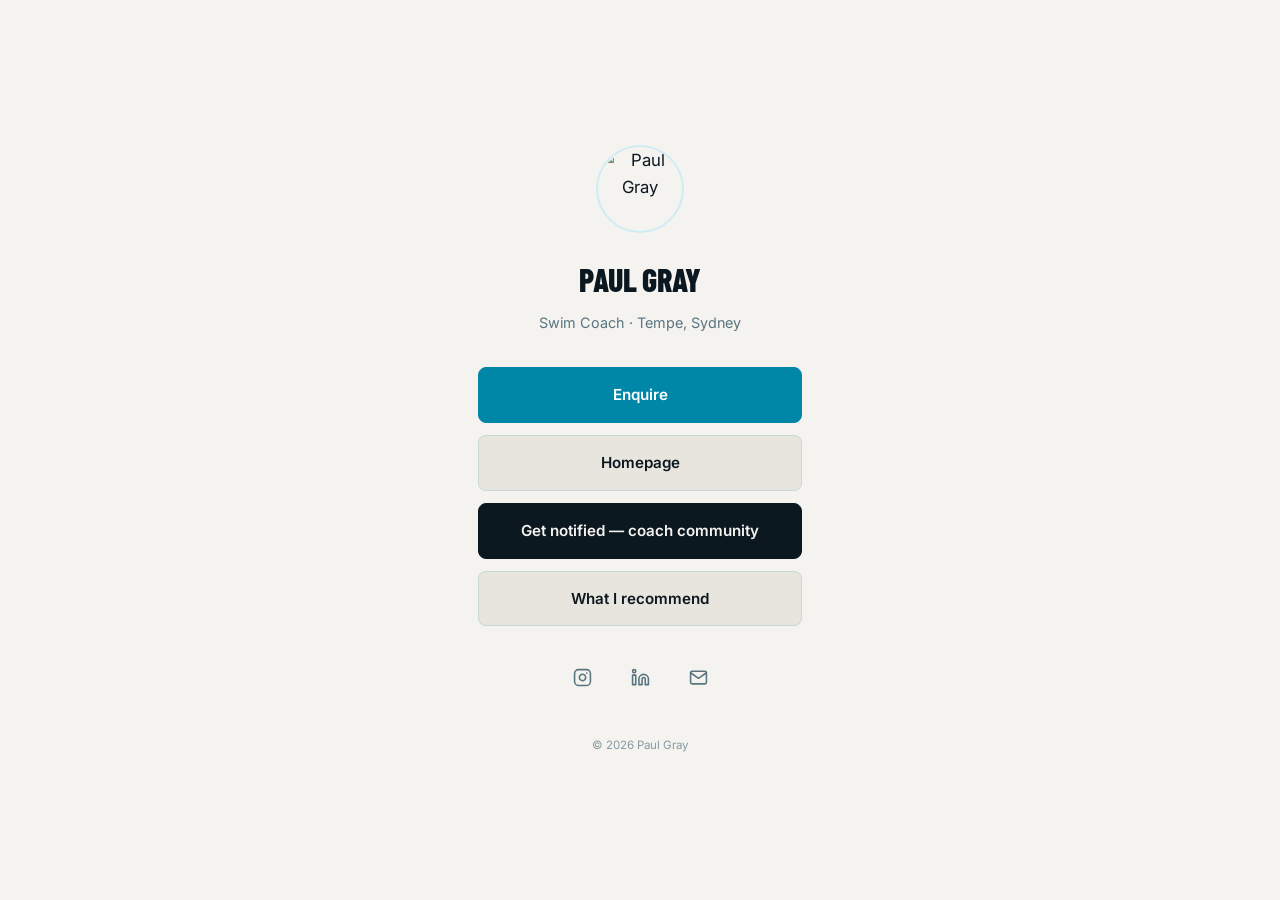
==== links.html @ 5a9e6b8a "Initial commit 🤖 Generated with [Claude Code](https://claude.com/claude-code)  Co-Authored-By: Claud" ====
<!DOCTYPE html>
<html lang="en">
<head>
  <meta charset="UTF-8">
  <meta name="viewport" content="width=device-width, initial-scale=1.0">
  <meta name="description" content="Paul Gray — swim coach, Tempe, Sydney. Contact, links and recommendations.">
  <meta name="theme-color" content="#F4F3EF" media="(prefers-color-scheme: light)">
  <meta name="theme-color" content="#0C1820" media="(prefers-color-scheme: dark)">
  <title>Paul Gray — Links</title>
  <link rel="preconnect" href="https://fonts.googleapis.com">
  <link rel="preconnect" href="https://fonts.gstatic.com" crossorigin>
  <link href="https://fonts.googleapis.com/css2?family=Barlow+Condensed:wght@700;800&family=Inter:ital,wght@0,400;0,500;0,600;1,400&display=swap" rel="stylesheet">
  <link rel="stylesheet" href="style.css">
</head>
<body class="bio-page">

  <div class="bio">
    <!-- UPDATE: swap for whichever photo you want here, or remove this img entirely -->
    <img class="bio__avatar" src="https://res.cloudinary.com/dr6ncein2/image/upload/v1755639415/Paul_-_Profile_Pic_iuzzfz.webp" alt="Paul Gray">

    <h1 class="bio__name">Paul Gray</h1>
    <p class="bio__tag">Swim Coach · Tempe, Sydney</p>

    <nav class="link-list" aria-label="Links">
      <a class="link-item link-item--primary" href="mailto:paul@paulgray.com.au">
        Enquire
      </a>
      <a class="link-item" href="index.html">
        Homepage
      </a>
      <a class="link-item link-item--accent" href="index.html#notify">
        Get notified — coach community
      </a>
      <a class="link-item" href="resources.html">
        What I recommend
      </a>
    </nav>

    <div class="social-row">
      <!-- UPDATE: swap # for real profile URLs -->
      <a href="#" target="_blank" rel="noopener noreferrer" aria-label="Instagram">
        <svg viewBox="0 0 24 24" fill="none" stroke="currentColor" stroke-width="2" stroke-linecap="round" stroke-linejoin="round">
          <rect x="2" y="2" width="20" height="20" rx="5"/>
          <path d="M16 11.37A4 4 0 1 1 12.63 8 4 4 0 0 1 16 11.37z"/>
          <line x1="17.5" y1="6.5" x2="17.51" y2="6.5"/>
        </svg>
      </a>
      <a href="#" target="_blank" rel="noopener noreferrer" aria-label="LinkedIn">
        <svg viewBox="0 0 24 24" fill="none" stroke="currentColor" stroke-width="2" stroke-linecap="round" stroke-linejoin="round">
          <path d="M16 8a6 6 0 0 1 6 6v7h-4v-7a2 2 0 0 0-2-2 2 2 0 0 0-2 2v7h-4v-7a6 6 0 0 1 6-6z"/>
          <rect x="2" y="9" width="4" height="12"/>
          <circle cx="4" cy="4" r="2"/>
        </svg>
      </a>
      <a href="mailto:paul@paulgray.com.au" aria-label="Email">
        <svg viewBox="0 0 24 24" fill="none" stroke="currentColor" stroke-width="2" stroke-linecap="round" stroke-linejoin="round">
          <path d="M4 4h16c1.1 0 2 .9 2 2v12c0 1.1-.9 2-2 2H4c-1.1 0-2-.9-2-2V6c0-1.1.9-2 2-2z"/>
          <polyline points="22,6 12,13 2,6"/>
        </svg>
      </a>
    </div>

    <p class="bio__footnote">© 2026 Paul Gray</p>
  </div>

</body>
</html>
---- style.css ----
/* ============================================================
   PAUL GRAY — HOLDING SITE — style.css
   Standalone stylesheet for the interim homepage, link-in-bio
   and resources pages. Shares design tokens with the main
   paulgray.com.au site but is kept as its own file so nothing
   here ever touches production styles.
   ============================================================ */

*, *::before, *::after {
  box-sizing: border-box;
  margin: 0;
  padding: 0;
}

/* ── Design Tokens (matches brand system) ──────────────────── */
:root {
  --col-paper:        #F4F3EF;
  --col-ink:          #0C1820;
  --col-water:        #0087A8;
  --col-water-hover:  #006888;
  --col-water-light:  #D0ECF3;
  --col-muted:        #5A7580;
  --col-surface:      #E8E5DE;
  --col-border:       rgba(0, 135, 168, 0.14);

  --col-dark-bg:      #0C1820;
  --col-dark-text:    #F4F3EF;
  --col-dark-muted:   #7FA4B0;
  --col-dark-border:  rgba(255, 255, 255, 0.12);
  --col-dark-input:   rgba(255, 255, 255, 0.09);

  --font-display: 'Barlow Condensed', sans-serif;
  --font-body:    'Inter', sans-serif;

  --gutter:    clamp(1.25rem, 5vw, 3rem);
  --section-v: clamp(3.5rem, 8vw, 6.5rem);
  --max-width: 900px;

  --ease-out: cubic-bezier(0.16, 1, 0.3, 1);
}

@media (prefers-color-scheme: dark) {
  :root {
    --col-paper:       #0C1820;
    --col-ink:         #EEF1EE;
    --col-water:       #00B8D9;
    --col-water-hover: #0095B0;
    --col-water-light: #0D2232;
    --col-muted:       #7AA4B0;
    --col-surface:     #131E28;
    --col-border:      rgba(0, 184, 217, 0.18);
    --col-dark-bg:     #162330;
    --col-dark-muted:  #7AA4B0;
  }
}

@media (prefers-reduced-motion: reduce) {
  * { animation-duration: 0.01ms !important; transition-duration: 0.01ms !important; }
}

html { scroll-behavior: smooth; color-scheme: light dark; }

body {
  font-family: var(--font-body);
  font-size: clamp(0.95rem, 1.5vw, 1.05rem);
  line-height: 1.65;
  color: var(--col-ink);
  background-color: var(--col-paper);
  -webkit-font-smoothing: antialiased;
  -moz-osx-font-smoothing: grayscale;
}

img, svg { display: block; max-width: 100%; }
a { color: inherit; }

.container {
  width: 100%;
  max-width: var(--max-width);
  margin-inline: auto;
  padding-inline: var(--gutter);
}

.section-label {
  font-size: 0.72rem;
  font-weight: 600;
  letter-spacing: 0.1em;
  color: var(--col-muted);
  margin-bottom: 1.5rem;
}

.form-honeypot { display: none; }

/* ── Buttons ────────────────────────────────────────────────── */
.btn {
  display: inline-flex;
  align-items: center;
  gap: 0.35em;
  padding: 0.75em 1.5em;
  font-family: var(--font-body);
  font-size: 0.9rem;
  font-weight: 600;
  text-decoration: none;
  border: none;
  border-radius: 5px;
  cursor: pointer;
  white-space: nowrap;
  transition: background-color 0.2s var(--ease-out), color 0.2s var(--ease-out),
    transform 0.15s var(--ease-out), border-color 0.2s var(--ease-out);
}
.btn:focus-visible { outline: 2px solid var(--col-water); outline-offset: 3px; }
.btn--primary { background-color: var(--col-water); color: #fff; }
.btn--primary:hover { background-color: var(--col-water-hover); transform: translateY(-1px); }
.btn--primary:active { transform: translateY(0); }
.btn--ghost { background-color: transparent; color: var(--col-water); border: 1.5px solid var(--col-water); }
.btn--ghost:hover { background-color: var(--col-water); color: #fff; }
.btn--full { width: 100%; justify-content: center; padding-block: 0.9em; }

/* ── Lane rope divider ──────────────────────────────────────── */
.lane-rope { position: relative; width: 100%; height: 22px; margin-block: clamp(2rem, 5vw, 3.5rem); }
.lane-rope::before {
  content: ''; position: absolute; inset-inline: 0; top: 50%; height: 1.5px;
  background: var(--col-water); opacity: 0.3; transform: translateY(-50%);
}
.lane-rope::after {
  content: ''; position: absolute; inset: 0;
  background-image: radial-gradient(circle, var(--col-water) 4.5px, transparent 4.5px);
  background-size: 36px 22px; background-repeat: repeat-x; background-position: 0 50%;
}

/* ── Nav ────────────────────────────────────────────────────── */
.nav {
  border-bottom: 1px solid var(--col-border);
}
.nav__inner {
  display: flex; align-items: center; justify-content: space-between; padding-block: 1.25rem;
}
.nav__logo {
  font-family: var(--font-display); font-size: 1.3rem; font-weight: 800;
  letter-spacing: 0.02em; text-transform: uppercase; text-decoration: none;
  color: var(--col-ink); line-height: 1;
}
.nav__logo span {
  display: block; font-family: var(--font-body); font-size: 0.62rem; font-weight: 500;
  letter-spacing: 0.06em; color: var(--col-water); margin-top: 3px; text-transform: none;
}
.nav__cta { font-size: 0.85rem; padding: 0.6em 1.2em; }

/* ── Hero ───────────────────────────────────────────────────── */
.hero { padding-block: var(--section-v); }
.hero__eyebrow {
  font-size: 0.78rem; font-weight: 500; color: var(--col-water); margin-bottom: 1.1rem;
}
.hero__headline {
  font-family: var(--font-display); font-size: clamp(2.5rem, 8vw, 4.75rem);
  font-weight: 800; line-height: 0.95; letter-spacing: -0.01em; text-transform: uppercase;
  color: var(--col-ink); margin-bottom: 1.5rem;
}
.hero__headline em { font-style: normal; color: var(--col-water); }
.hero__body { max-width: 540px; font-size: clamp(1rem, 2vw, 1.15rem); color: var(--col-muted); margin-bottom: 2rem; }
.hero__actions { display: flex; flex-wrap: wrap; gap: 0.875rem; }

/* ── Credentials strip ──────────────────────────────────────── */
.credentials {
  padding-block: clamp(2.5rem, 5vw, 3.5rem);
  background-color: var(--col-water-light);
  border-top: 1px solid var(--col-border);
  border-bottom: 1px solid var(--col-border);
}
.credentials__grid {
  display: grid; grid-template-columns: repeat(auto-fit, minmax(190px, 1fr));
  gap: 0.875rem; list-style: none;
}
.cred-badge {
  display: flex; align-items: center; gap: 0.75rem; padding: 0.9rem 1rem;
  background: rgba(255, 255, 255, 0.72); border: 1px solid var(--col-border); border-radius: 6px;
}
@media (prefers-color-scheme: dark) { .cred-badge { background: rgba(12, 24, 32, 0.7); } }
.cred-badge__name { display: block; font-size: 0.85rem; font-weight: 600; color: var(--col-ink); line-height: 1.3; }
.cred-badge__issuer { display: block; font-size: 0.72rem; color: var(--col-muted); margin-top: 2px; }

/* ── Teaser (dark strip — coach community notice) ─────────────── */
.teaser { padding-block: var(--section-v); background-color: var(--col-dark-bg); color: var(--col-dark-text); }
@media (prefers-color-scheme: dark) { .teaser { background-color: #0A2030; } }
.teaser__heading {
  font-family: var(--font-display); font-size: clamp(2rem, 6vw, 3.5rem); font-weight: 800;
  text-transform: uppercase; letter-spacing: -0.01em; line-height: 0.95; margin-bottom: 1.1rem; max-width: 560px;
}
.teaser__sub { font-size: 1rem; color: var(--col-dark-muted); max-width: 460px; line-height: 1.65; margin-bottom: 1.75rem; }
.teaser__note { margin-top: 1rem; font-size: 0.75rem; color: var(--col-dark-muted); opacity: 0.75; }

/* ── Contact ────────────────────────────────────────────────── */
.contact { padding-block: var(--section-v); background: var(--col-surface); }
.contact__inner { display: grid; grid-template-columns: 1fr; gap: clamp(2.5rem, 5vw, 4rem); align-items: start; }
@media (min-width: 700px) { .contact__inner { grid-template-columns: 5fr 7fr; } }
.contact__info h2 {
  font-family: var(--font-display); font-size: clamp(2.25rem, 6vw, 3.5rem); font-weight: 800;
  text-transform: uppercase; letter-spacing: -0.01em; line-height: 0.92; color: var(--col-ink); margin-bottom: 1.25rem;
}
.contact__info p { font-size: 1rem; color: var(--col-muted); line-height: 1.7; margin-bottom: 0.85rem; }
.contact__details { margin-top: 1.5rem; display: flex; flex-direction: column; gap: 0.65rem; }
.contact__detail { display: flex; align-items: center; gap: 0.625rem; font-size: 0.9rem; color: var(--col-muted); }
.contact__detail svg { flex-shrink: 0; width: 18px; height: 18px; color: var(--col-water); }
.contact__detail a { color: var(--col-water); text-decoration: none; font-weight: 500; }
.contact__detail a:hover { text-decoration: underline; }

.contact-form { display: flex; flex-direction: column; gap: 1.1rem; }
.form-row { display: flex; flex-direction: column; gap: 0.375rem; }
.form-label { font-size: 0.8rem; font-weight: 600; color: var(--col-muted); }
.contact-form input, .contact-form textarea {
  width: 100%; padding: 0.8em 1em; background: var(--col-paper); border: 1.5px solid var(--col-border);
  border-radius: 5px; font-family: var(--font-body); font-size: 0.95rem; color: var(--col-ink);
  outline: none; transition: border-color 0.2s var(--ease-out); -webkit-appearance: none;
}
@media (prefers-color-scheme: dark) {
  .contact-form input, .contact-form textarea { background: var(--col-dark-bg); border-color: rgba(0, 184, 217, 0.2); }
}
.contact-form input::placeholder, .contact-form textarea::placeholder { color: var(--col-muted); opacity: 0.65; }
.contact-form input:focus, .contact-form textarea:focus { border-color: var(--col-water); }
.contact-form textarea { resize: vertical; min-height: 120px; line-height: 1.6; }
.form-success { font-size: 1rem; color: var(--col-water); font-weight: 500; }
.form-success-block { padding: 1.5rem 0; }

/* ── Footer ─────────────────────────────────────────────────── */
.footer { padding-block: 2rem; border-top: 1px solid var(--col-border); }
.footer__inner { display: flex; flex-wrap: wrap; align-items: center; justify-content: space-between; gap: 0.875rem; }
.footer__logo { font-family: var(--font-display); font-size: 1.05rem; font-weight: 800; text-transform: uppercase; letter-spacing: 0.04em; color: var(--col-ink); }
.footer__logo span { font-family: var(--font-body); font-size: 0.65rem; font-weight: 500; color: var(--col-water); margin-left: 0.5rem; text-transform: none; }
.footer__meta { display: flex; flex-wrap: wrap; gap: 1.25rem; font-size: 0.78rem; color: var(--col-muted); }
.footer__meta a { color: var(--col-water); text-decoration: none; }
.footer__meta a:hover { text-decoration: underline; }

/* ============================================================
   LINK-IN-BIO PAGE
   ============================================================ */
.bio-page { min-height: 100svh; display: flex; align-items: center; }
.bio { width: 100%; max-width: 420px; margin-inline: auto; padding: var(--gutter); text-align: center; }
.bio__avatar {
  width: 88px; height: 88px; border-radius: 50%; object-fit: cover;
  margin-inline: auto; margin-bottom: 1.25rem; border: 2px solid var(--col-water-light);
}
.bio__name {
  font-family: var(--font-display); font-size: 2rem; font-weight: 800; text-transform: uppercase;
  letter-spacing: -0.01em; color: var(--col-ink);
}
.bio__tag { font-size: 0.9rem; color: var(--col-muted); margin-top: 0.35rem; margin-bottom: 2rem; }

.link-list { display: flex; flex-direction: column; gap: 0.75rem; }
.link-item {
  display: flex; align-items: center; justify-content: center; gap: 0.4em;
  padding: 0.95em 1.25em; border-radius: 8px; font-size: 0.95rem; font-weight: 600;
  text-decoration: none; border: 1.5px solid var(--col-border); color: var(--col-ink);
  background: var(--col-surface);
  transition: transform 0.15s var(--ease-out), border-color 0.2s var(--ease-out), background-color 0.2s var(--ease-out);
}
.link-item:hover { transform: translateY(-1px); border-color: var(--col-water); }
.link-item:focus-visible { outline: 2px solid var(--col-water); outline-offset: 2px; }
.link-item--primary { background: var(--col-water); color: #fff; border-color: var(--col-water); }
.link-item--primary:hover { background: var(--col-water-hover); }
.link-item--accent { background: var(--col-dark-bg); color: var(--col-dark-text); border-color: var(--col-dark-bg); }
.link-item--accent:hover { background: #16232e; }

.social-row { display: flex; justify-content: center; gap: 1.25rem; margin-top: 2rem; }
.social-row a {
  display: flex; align-items: center; justify-content: center; width: 38px; height: 38px;
  border-radius: 50%; color: var(--col-muted); transition: color 0.2s, background-color 0.2s;
}
.social-row a:hover { color: var(--col-water); background: var(--col-water-light); }
.social-row svg { width: 19px; height: 19px; }

.bio__footnote { margin-top: 2.5rem; font-size: 0.72rem; color: var(--col-muted); opacity: 0.7; }

/* ============================================================
   RESOURCES PAGE
   ============================================================ */
.resources { padding-block: var(--section-v); }
.resources__header { margin-bottom: clamp(2rem, 5vw, 3rem); }
.resources__header h1 {
  font-family: var(--font-display); font-size: clamp(2.25rem, 6vw, 3.5rem); font-weight: 800;
  text-transform: uppercase; letter-spacing: -0.01em; line-height: 0.95; color: var(--col-ink); margin-bottom: 1rem;
}
.resources__header p { font-size: 1rem; color: var(--col-muted); max-width: 520px; line-height: 1.65; }

.resource-group { margin-bottom: clamp(2rem, 4vw, 3rem); }
.resource-group h2 {
  font-family: var(--font-display); font-size: 1.35rem; font-weight: 800; text-transform: uppercase;
  letter-spacing: 0.01em; color: var(--col-water); margin-bottom: 1rem; padding-bottom: 0.6rem;
  border-bottom: 1px solid var(--col-border);
}
.resource-list { display: flex; flex-direction: column; gap: 0.9rem; }
.resource-item {
  display: flex; flex-wrap: wrap; align-items: baseline; justify-content: space-between; gap: 0.5rem 1rem;
  padding: 0.9rem 1.1rem; background: var(--col-surface); border-radius: 6px;
}
.resource-item__text { flex: 1; min-width: 220px; }
.resource-item__name { font-weight: 600; color: var(--col-ink); font-size: 0.95rem; }
.resource-item__note { display: block; font-size: 0.85rem; color: var(--col-muted); margin-top: 0.15rem; }
.resource-item__link {
  font-size: 0.82rem; font-weight: 600; color: var(--col-water); text-decoration: none; white-space: nowrap;
}
.resource-item__link:hover { text-decoration: underline; }

/* ── Mobile refinements ─────────────────────────────────────── */
@media (max-width: 480px) {
  .hero__actions { flex-direction: column; align-items: stretch; }
  .credentials__grid { grid-template-columns: 1fr; }
  .resource-item { flex-direction: column; align-items: flex-start; }
}
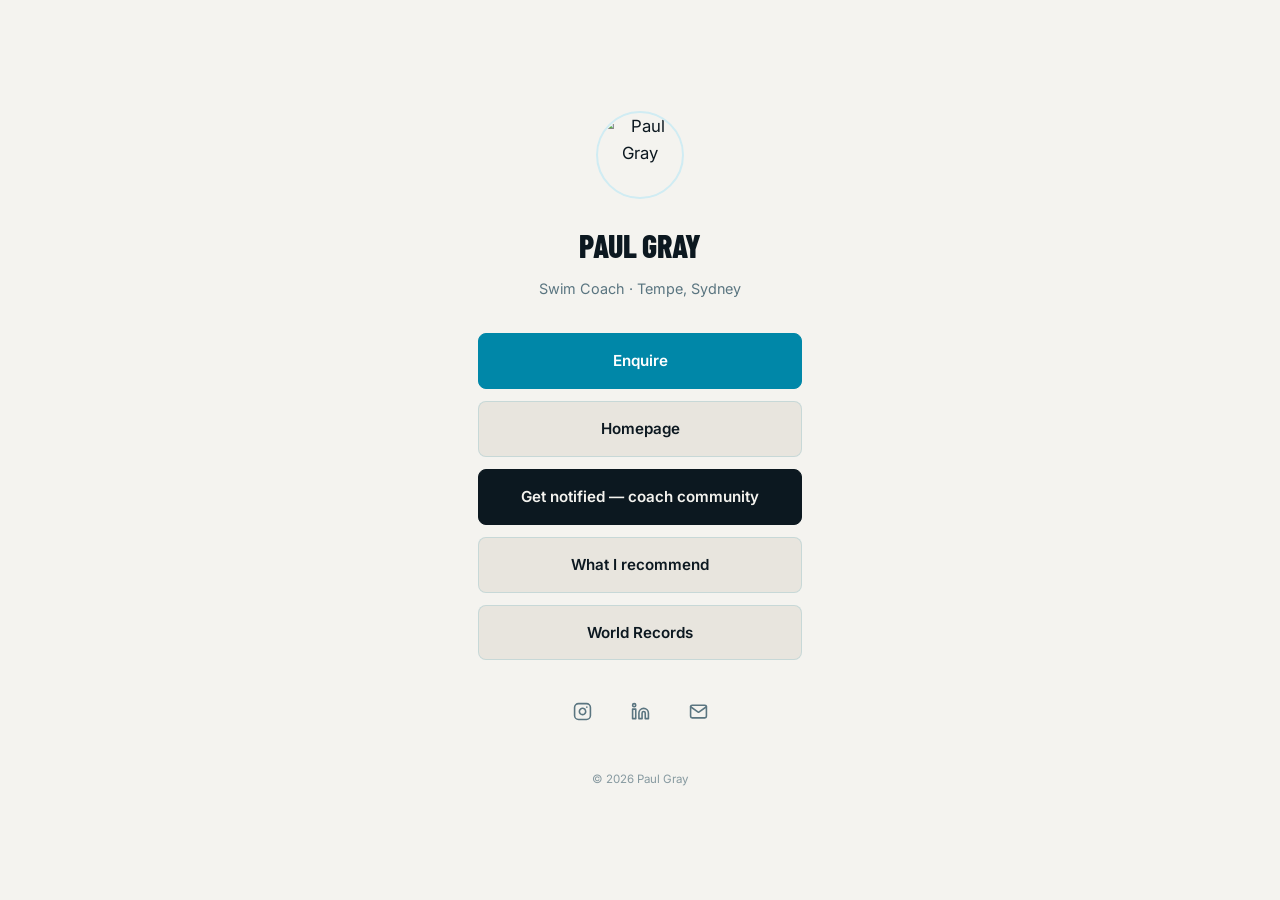
==== commit a52c88de: "Add World Records page and update navigation - Added records.html with swimming world records - Upda" ====
--- a/links.html
+++ b/links.html
@@ -34,6 +34,9 @@
       <a class="link-item" href="resources.html">
         What I recommend
       </a>
+      <a class="link-item" href="records.html">
+        World Records
+      </a>
     </nav>
 
     <div class="social-row">
--- a/style.css
+++ b/style.css
@@ -147,6 +147,17 @@
 
 /* ── Hero ───────────────────────────────────────────────────── */
 .hero { padding-block: var(--section-v); }
+.hero__inner {
+  display: grid; grid-template-columns: 1fr; gap: clamp(2rem, 5vw, 3rem); align-items: center;
+}
+@media (min-width: 700px) {
+  .hero__inner { grid-template-columns: 7fr 5fr; }
+}
+.hero__image {
+  width: 100%; max-width: 320px; aspect-ratio: 4 / 5; object-fit: cover; border-radius: 8px;
+  margin-inline: auto;
+}
+@media (min-width: 700px) { .hero__image { margin-inline: 0; max-width: none; } }
 .hero__eyebrow {
   font-size: 0.78rem; font-weight: 500; color: var(--col-water); margin-bottom: 1.1rem;
 }
@@ -156,7 +167,7 @@
   color: var(--col-ink); margin-bottom: 1.5rem;
 }
 .hero__headline em { font-style: normal; color: var(--col-water); }
-.hero__body { max-width: 540px; font-size: clamp(1rem, 2vw, 1.15rem); color: var(--col-muted); margin-bottom: 2rem; }
+.hero__body { max-width: 480px; font-size: clamp(1rem, 2vw, 1.15rem); color: var(--col-muted); margin-bottom: 2rem; }
 .hero__actions { display: flex; flex-wrap: wrap; gap: 0.875rem; }
 
 /* ── Credentials strip ──────────────────────────────────────── */
@@ -304,4 +315,4 @@
   .hero__actions { flex-direction: column; align-items: stretch; }
   .credentials__grid { grid-template-columns: 1fr; }
   .resource-item { flex-direction: column; align-items: flex-start; }
-}
+}
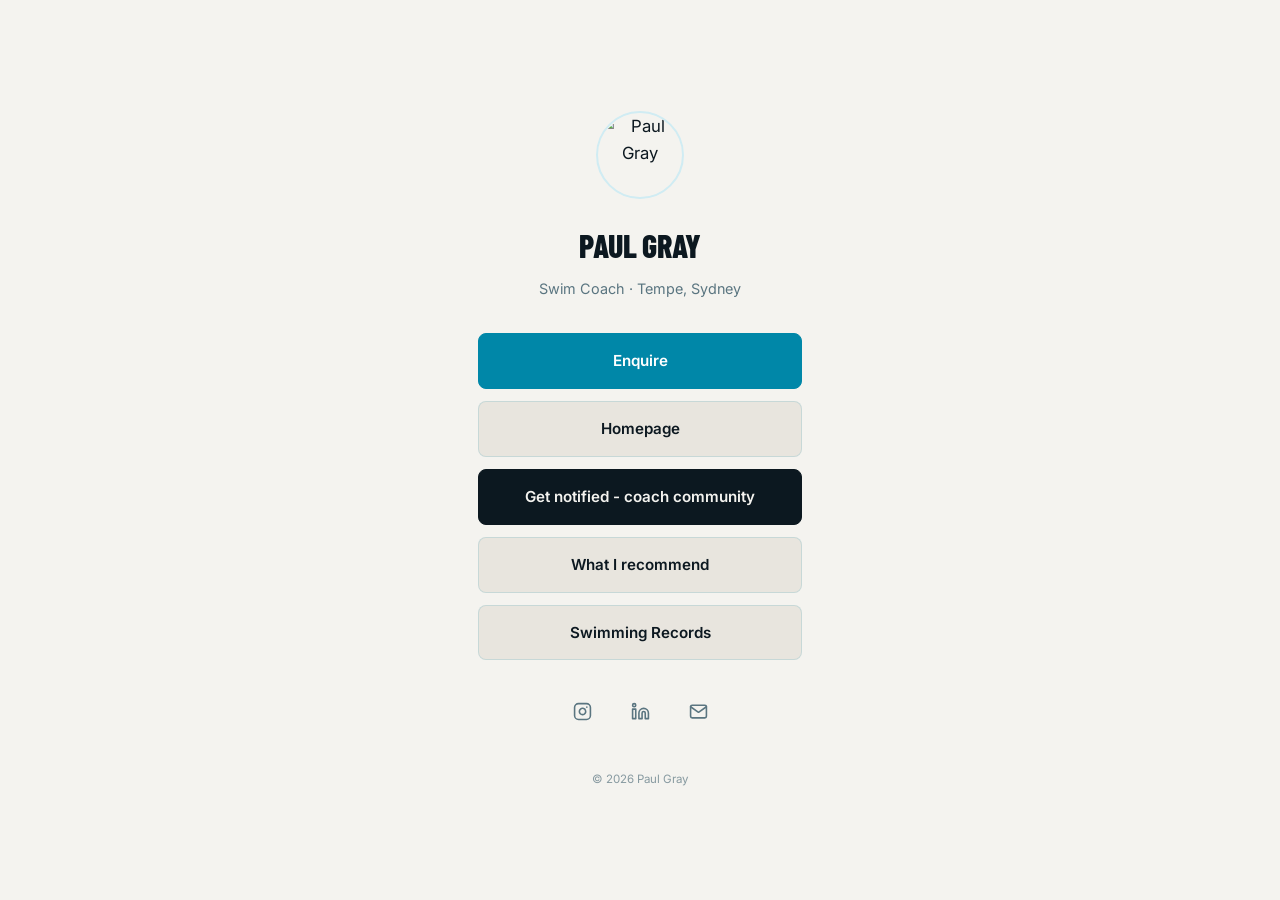
==== commit ebc9e0c0: "Replace em dashes and rename 'World Records' to 'Swimming Records' - Changed 'World Records' to 'Swi" ====
--- a/links.html
+++ b/links.html
@@ -1,12 +1,12 @@
 <!DOCTYPE html>
-<html lang="en">
+<html lang="en-AU">
 <head>
   <meta charset="UTF-8">
   <meta name="viewport" content="width=device-width, initial-scale=1.0">
-  <meta name="description" content="Paul Gray — swim coach, Tempe, Sydney. Contact, links and recommendations.">
+  <meta name="description" content="Paul Gray - swim coach, Tempe, Sydney. Contact, links and recommendations.">
   <meta name="theme-color" content="#F4F3EF" media="(prefers-color-scheme: light)">
   <meta name="theme-color" content="#0C1820" media="(prefers-color-scheme: dark)">
-  <title>Paul Gray — Links</title>
+  <title>Paul Gray - Links</title>
   <link rel="preconnect" href="https://fonts.googleapis.com">
   <link rel="preconnect" href="https://fonts.gstatic.com" crossorigin>
   <link href="https://fonts.googleapis.com/css2?family=Barlow+Condensed:wght@700;800&family=Inter:ital,wght@0,400;0,500;0,600;1,400&display=swap" rel="stylesheet">
@@ -29,13 +29,13 @@
         Homepage
       </a>
       <a class="link-item link-item--accent" href="index.html#notify">
-        Get notified — coach community
+        Get notified - coach community
       </a>
       <a class="link-item" href="resources.html">
         What I recommend
       </a>
       <a class="link-item" href="records.html">
-        World Records
+        Swimming Records
       </a>
     </nav>
 
--- a/style.css
+++ b/style.css
@@ -310,6 +310,53 @@
 }
 .resource-item__link:hover { text-decoration: underline; }
 
+/* ── Accordion/Details ──────────────────────────────────────── */
+.accordion-item {
+  margin-bottom: 1rem;
+  border: 1px solid var(--col-border);
+  border-radius: 6px;
+  background: var(--col-surface);
+  overflow: hidden;
+}
+.accordion-header {
+  padding: 1.1rem 1.25rem;
+  font-weight: 600;
+  font-size: 1rem;
+  color: var(--col-ink);
+  cursor: pointer;
+  list-style: none;
+  display: flex;
+  align-items: center;
+  justify-content: space-between;
+  user-select: none;
+  transition: background-color 0.2s var(--ease-out);
+}
+.accordion-header::-webkit-details-marker { display: none; }
+.accordion-header::after {
+  content: '+';
+  font-size: 1.5rem;
+  font-weight: 700;
+  color: var(--col-water);
+  line-height: 1;
+  transition: transform 0.2s var(--ease-out);
+}
+.accordion-item[open] .accordion-header::after {
+  transform: rotate(45deg);
+}
+.accordion-header:hover {
+  background-color: var(--col-water-light);
+}
+@media (prefers-color-scheme: dark) {
+  .accordion-header:hover { background-color: rgba(0, 184, 217, 0.08); }
+}
+.accordion-content {
+  padding: 0 1.25rem 1.25rem 1.25rem;
+  color: var(--col-muted);
+  line-height: 1.65;
+}
+.accordion-content p { margin-bottom: 0.75rem; }
+.accordion-content p:last-child { margin-bottom: 0; }
+
 /* ── Mobile refinements ─────────────────────────────────────── */
 @media (max-width: 480px) {
   .hero__actions { flex-direction: column; align-items: stretch; }
